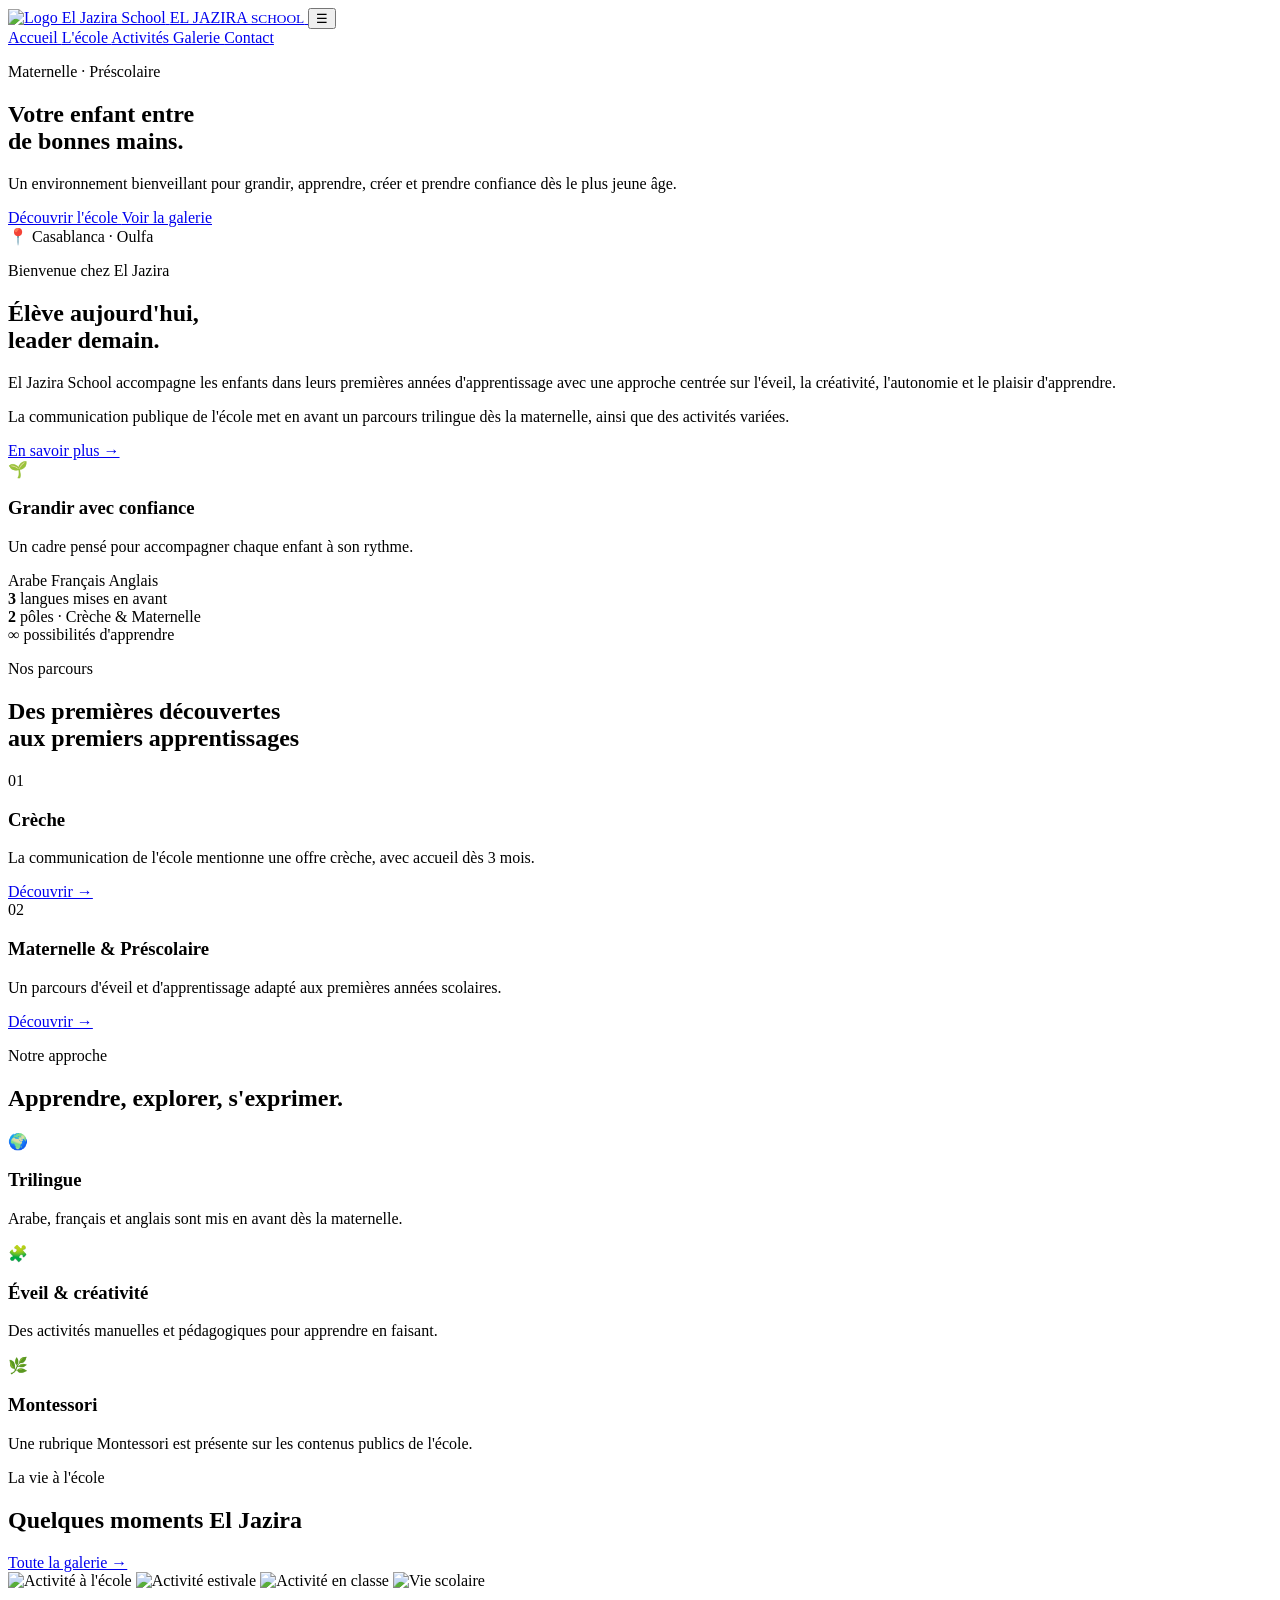
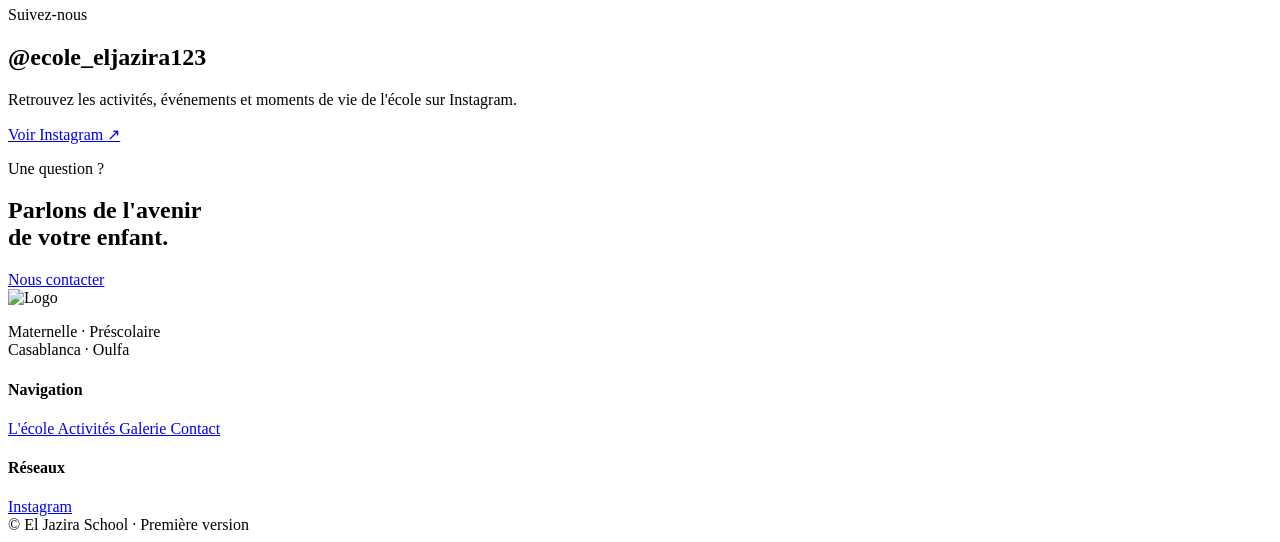
==== index.html @ 01c04487 "Add files via upload" ====
<!DOCTYPE html>
<html lang="fr">

<head>
    <meta charset="utf-8">

    <meta name="viewport" content="width=device-width, initial-scale=1">

    <meta
        name="description"
        content="El Jazira School — Maternelle et Préscolaire à Casablanca, Oulfa."
    >

    <title>El Jazira School | Maternelle & Préscolaire</title>

    <!-- CSS -->
    <link rel="stylesheet" href="css/style.css">
</head>


<body>

    <!-- =========================================================
         HEADER / MENU DE NAVIGATION
    ========================================================== -->

    <header class="site-header">

        <div class="container nav-wrap">

            <!-- LOGO -->
            <a class="brand" href="index.html">

                <img
                    src="images/logo.png"
                    alt="Logo El Jazira School"
                >

                <span>
                    EL JAZIRA
                    <small>SCHOOL</small>
                </span>

            </a>


            <!-- BOUTON MENU MOBILE -->
            <button
                class="menu-toggle"
                aria-label="Menu"
            >
                ☰
            </button>


            <!-- MENU -->
            <nav class="nav">

                <a
                    class="active"
                    href="index.html"
                >
                    Accueil
                </a>

                <a href="ecole.html">
                    L'école
                </a>

                <a href="activites.html">
                    Activités
                </a>

                <a href="galerie.html">
                    Galerie
                </a>

                <a
                    class="nav-cta"
                    href="contact.html"
                >
                    Contact
                </a>

            </nav>

        </div>

    </header>



    <!-- =========================================================
         CONTENU PRINCIPAL
    ========================================================== -->

    <main>


        <!-- =====================================================
             SECTION 1 — HERO / PREMIÈRE IMPRESSION
        ====================================================== -->

        <section class="hero">

            <div class="container hero-content">

                <!-- PETIT TITRE -->
                <p class="eyebrow">
                    Maternelle · Préscolaire
                </p>


                <!-- GRAND TITRE -->
                <h1>
                    Votre enfant entre
                    <br>

                    <span>
                        de bonnes mains.
                    </span>
                </h1>


                <!-- DESCRIPTION -->
                <p class="hero-text">
                    Un environnement bienveillant pour grandir,
                    apprendre, créer et prendre confiance dès le
                    plus jeune âge.
                </p>


                <!-- BOUTONS -->
                <div class="hero-actions">

                    <a
                        class="btn btn-primary"
                        href="ecole.html"
                    >
                        Découvrir l'école
                    </a>

                    <a
                        class="btn btn-light"
                        href="galerie.html"
                    >
                        Voir la galerie
                    </a>

                </div>


                <!-- LOCALISATION -->
                <div class="hero-note">
                    📍 Casablanca · Oulfa
                </div>

            </div>

        </section>



        <!-- =====================================================
             SECTION 2 — PRÉSENTATION DE L'ÉCOLE
        ====================================================== -->

        <section class="section intro">

            <div class="container two-col">


                <!-- TEXTE -->
                <div>

                    <p class="eyebrow">
                        Bienvenue chez El Jazira
                    </p>


                    <h2>
                        Élève aujourd'hui,
                        <br>

                        <span>
                            leader demain.
                        </span>
                    </h2>


                    <p>
                        El Jazira School accompagne les enfants
                        dans leurs premières années d'apprentissage
                        avec une approche centrée sur l'éveil,
                        la créativité, l'autonomie et le plaisir
                        d'apprendre.
                    </p>


                    <p>
                        La communication publique de l'école met
                        en avant un parcours trilingue dès la
                        maternelle, ainsi que des activités variées.
                    </p>


                    <!-- LIEN -->
                    <a
                        class="text-link"
                        href="ecole.html"
                    >
                        En savoir plus →
                    </a>

                </div>



                <!-- CARTE À DROITE -->
                <div class="feature-card">

                    <div class="feature-icon">
                        🌱
                    </div>


                    <h3>
                        Grandir avec confiance
                    </h3>


                    <p>
                        Un cadre pensé pour accompagner chaque
                        enfant à son rythme.
                    </p>


                    <!-- LANGUES -->
                    <div class="mini-pills">

                        <span>
                            Arabe
                        </span>

                        <span>
                            Français
                        </span>

                        <span>
                            Anglais
                        </span>

                    </div>

                </div>

            </div>

        </section>



        <!-- =====================================================
             SECTION 3 — STATISTIQUES / CHIFFRES
        ====================================================== -->

        <section class="stats">

            <div class="container stats-grid">


                <!-- STAT 1 -->
                <div>

                    <strong>
                        3
                    </strong>

                    <span>
                        langues mises en avant
                    </span>

                </div>


                <!-- STAT 2 -->
                <div>

                    <strong>
                        2
                    </strong>

                    <span>
                        pôles · Crèche & Maternelle
                    </span>

                </div>


                <!-- STAT 3 -->
                <div>

                    <strong>
                        ∞
                    </strong>

                    <span>
                        possibilités d'apprendre
                    </span>

                </div>

            </div>

        </section>



        <!-- =====================================================
             SECTION 4 — NOS PARCOURS
        ====================================================== -->

        <section class="section">

            <div class="container">


                <!-- TITRE DE SECTION -->
                <div class="section-heading">

                    <p class="eyebrow">
                        Nos parcours
                    </p>

                    <h2>
                        Des premières découvertes
                        <br>
                        aux premiers apprentissages
                    </h2>

                </div>



                <!-- CARTES -->
                <div class="cards-2">


                    <!-- CARTE 1 — CRÈCHE -->
                    <article class="info-card">

                        <div class="card-number">
                            01
                        </div>

                        <h3>
                            Crèche
                        </h3>

                        <p>
                            La communication de l'école mentionne
                            une offre crèche, avec accueil dès 3 mois.
                        </p>

                        <a href="ecole.html">
                            Découvrir →
                        </a>

                    </article>



                    <!-- CARTE 2 — MATERNELLE -->
                    <article class="info-card featured">

                        <div class="card-number">
                            02
                        </div>

                        <h3>
                            Maternelle & Préscolaire
                        </h3>

                        <p>
                            Un parcours d'éveil et d'apprentissage
                            adapté aux premières années scolaires.
                        </p>

                        <a href="ecole.html">
                            Découvrir →
                        </a>

                    </article>

                </div>

            </div>

        </section>



        <!-- =====================================================
             SECTION 5 — NOTRE APPROCHE
        ====================================================== -->

        <section class="section approach">

            <div class="container">


                <!-- TITRE -->
                <div class="section-heading center">

                    <p class="eyebrow">
                        Notre approche
                    </p>

                    <h2>
                        Apprendre, explorer, s'exprimer.
                    </h2>

                </div>



                <!-- 3 CARTES -->
                <div class="cards-3">


                    <!-- TRILINGUE -->
                    <article class="simple-card">

                        <span>
                            🌍
                        </span>

                        <h3>
                            Trilingue
                        </h3>

                        <p>
                            Arabe, français et anglais sont mis en
                            avant dès la maternelle.
                        </p>

                    </article>



                    <!-- CRÉATIVITÉ -->
                    <article class="simple-card">

                        <span>
                            🧩
                        </span>

                        <h3>
                            Éveil & créativité
                        </h3>

                        <p>
                            Des activités manuelles et pédagogiques
                            pour apprendre en faisant.
                        </p>

                    </article>



                    <!-- MONTESSORI -->
                    <article class="simple-card">

                        <span>
                            🌿
                        </span>

                        <h3>
                            Montessori
                        </h3>

                        <p>
                            Une rubrique Montessori est présente
                            sur les contenus publics de l'école.
                        </p>

                    </article>

                </div>

            </div>

        </section>



        <!-- =====================================================
             SECTION 6 — GALERIE / VIE À L'ÉCOLE
        ====================================================== -->

        <section class="section">

            <div class="container">


                <!-- TITRE + LIEN -->
                <div class="section-heading row-heading">

                    <div>

                        <p class="eyebrow">
                            La vie à l'école
                        </p>

                        <h2>
                            Quelques moments El Jazira
                        </h2>

                    </div>


                    <a
                        class="text-link"
                        href="galerie.html"
                    >
                        Toute la galerie →
                    </a>

                </div>



                <!-- GALERIE -->
                <div class="gallery-grid">


                    <!-- PHOTO 1 -->
                    <img
                        src="images/galerie/photo1.jpg"
                        alt="Activité à l'école"
                    >


                    <!-- PHOTO 2 -->
                    <img
                        src="images/galerie/photo2.jpg"
                        alt="Activité estivale"
                    >


                    <!-- PHOTO 3 -->
                    <img
                        src="images/galerie/photo8.jpg"
                        alt="Activité en classe"
                    >


                    <!-- PHOTO 4 -->
                    <img
                        src="images/galerie/photo6.jpg"
                        alt="Vie scolaire"
                    >

                </div>

            </div>

        </section>



        <!-- =====================================================
             SECTION 7 — INSTAGRAM
        ====================================================== -->

        <section class="section">

            <div class="container insta-box">


                <!-- TEXTE -->
                <div>

                    <p class="eyebrow">
                        Suivez-nous
                    </p>

                    <h2>
                        @ecole_eljazira123
                    </h2>

                    <p>
                        Retrouvez les activités, événements et
                        moments de vie de l'école sur Instagram.
                    </p>

                </div>


                <!-- BOUTON INSTAGRAM -->
                <a
                    class="btn btn-dark"
                    href="https://www.instagram.com/ecole_eljazira123/"
                    target="_blank"
                    rel="noopener"
                >
                    Voir Instagram ↗
                </a>

            </div>

        </section>



        <!-- =====================================================
             SECTION 8 — CALL TO ACTION / CONTACT
        ====================================================== -->

        <section class="contact-banner">

            <div class="container banner-content">


                <!-- TEXTE -->
                <div>

                    <p class="eyebrow light">
                        Une question ?
                    </p>

                    <h2>
                        Parlons de l'avenir
                        <br>
                        de votre enfant.
                    </h2>

                </div>


                <!-- BOUTON -->
                <a
                    class="btn btn-light"
                    href="contact.html"
                >
                    Nous contacter
                </a>

            </div>

        </section>

    </main>



    <!-- =========================================================
         FOOTER
    ========================================================== -->

    <footer class="footer">

        <div class="container footer-grid">


            <!-- COLONNE 1 — IDENTITÉ -->
            <div>

                <img
                    src="images/logo.png"
                    alt="Logo"
                    class="footer-logo"
                >

                <p>
                    Maternelle · Préscolaire
                    <br>
                    Casablanca · Oulfa
                </p>

            </div>



            <!-- COLONNE 2 — NAVIGATION -->
            <div>

                <h4>
                    Navigation
                </h4>

                <a href="ecole.html">
                    L'école
                </a>

                <a href="activites.html">
                    Activités
                </a>

                <a href="galerie.html">
                    Galerie
                </a>

                <a href="contact.html">
                    Contact
                </a>

            </div>




            <!-- COLONNE 4 — RÉSEAUX SOCIAUX -->
            <div>

                <h4>
                    Réseaux
                </h4>

                <a
                    href="https://www.instagram.com/ecole_eljazira123/"
                    target="_blank"
                >
                    Instagram
                </a>

            </div>

        </div>



        <!-- COPYRIGHT -->
        <div class="container copyright">

            © <span id="year"></span>
            El Jazira School · Première version

        </div>

    </footer>



    <!-- =========================================================
         JAVASCRIPT
    ========================================================== -->

    <script src="js/script.js"></script>

</body>

</html>
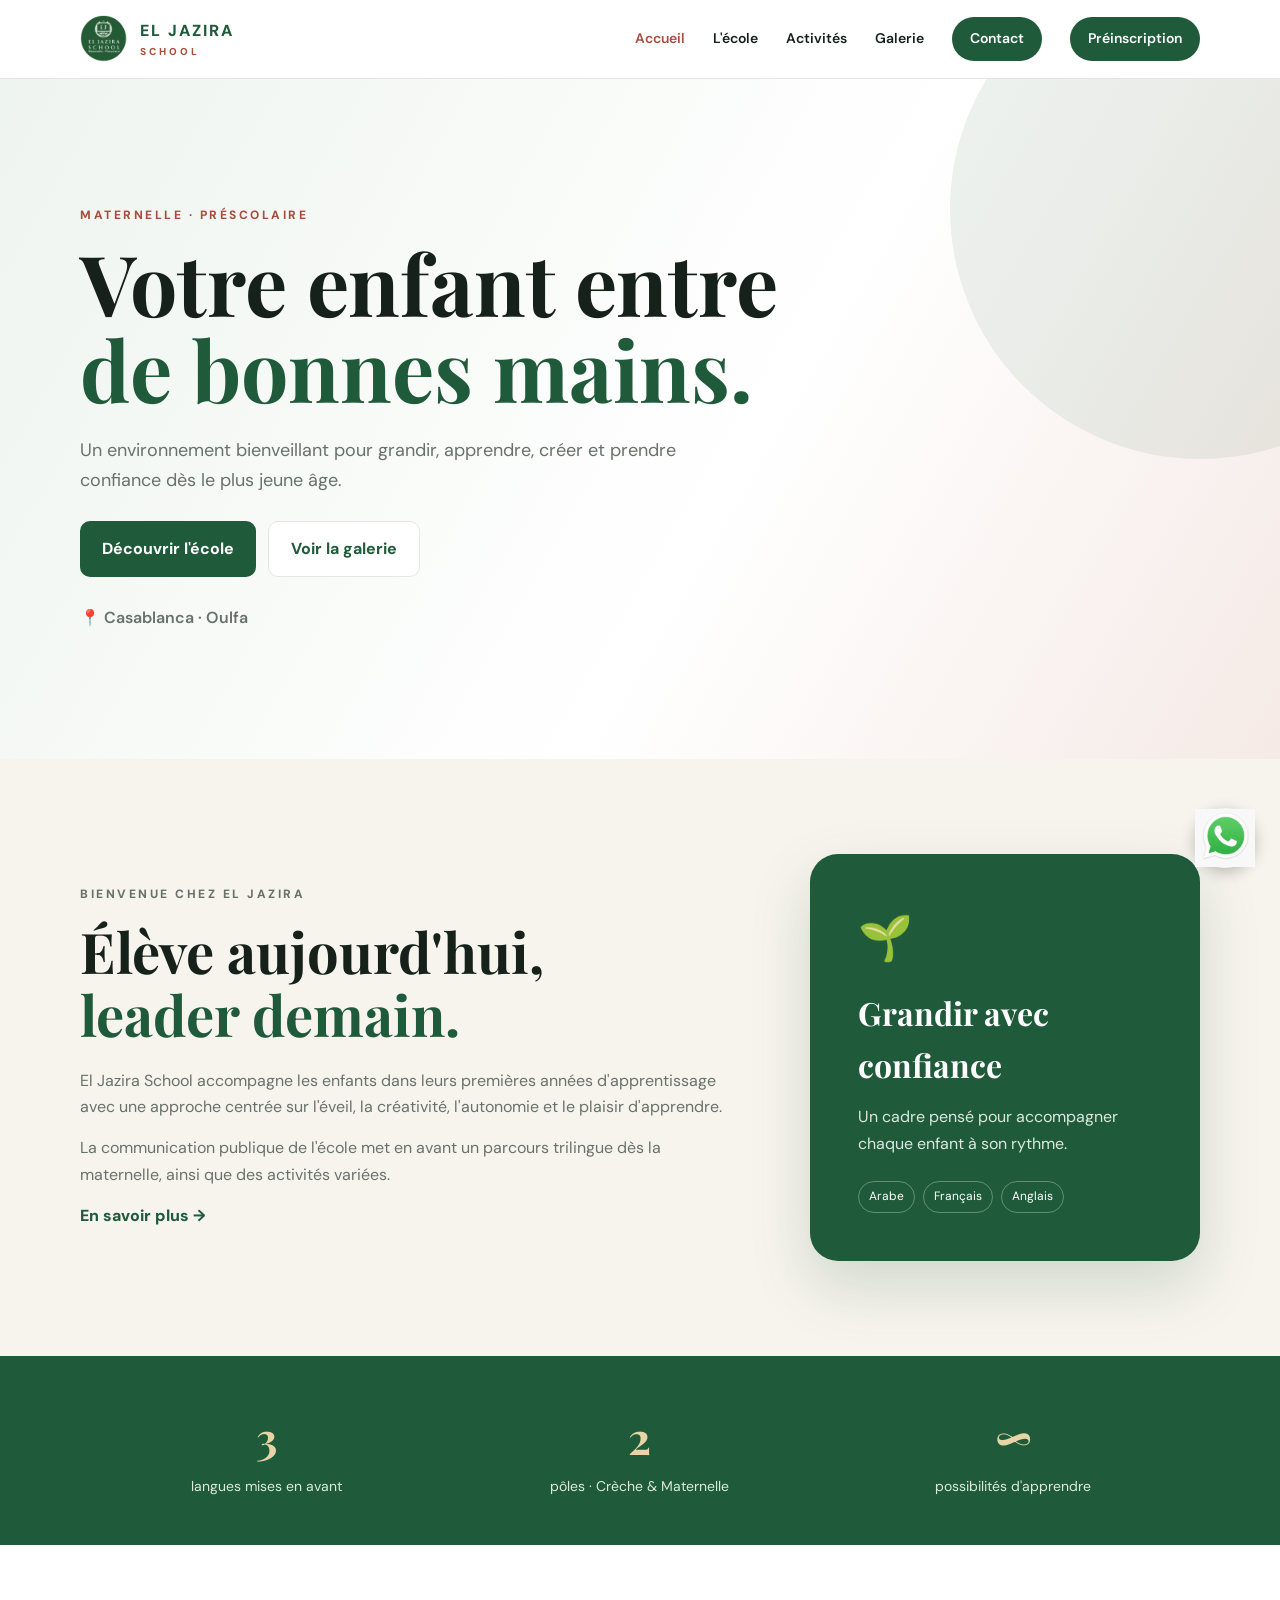
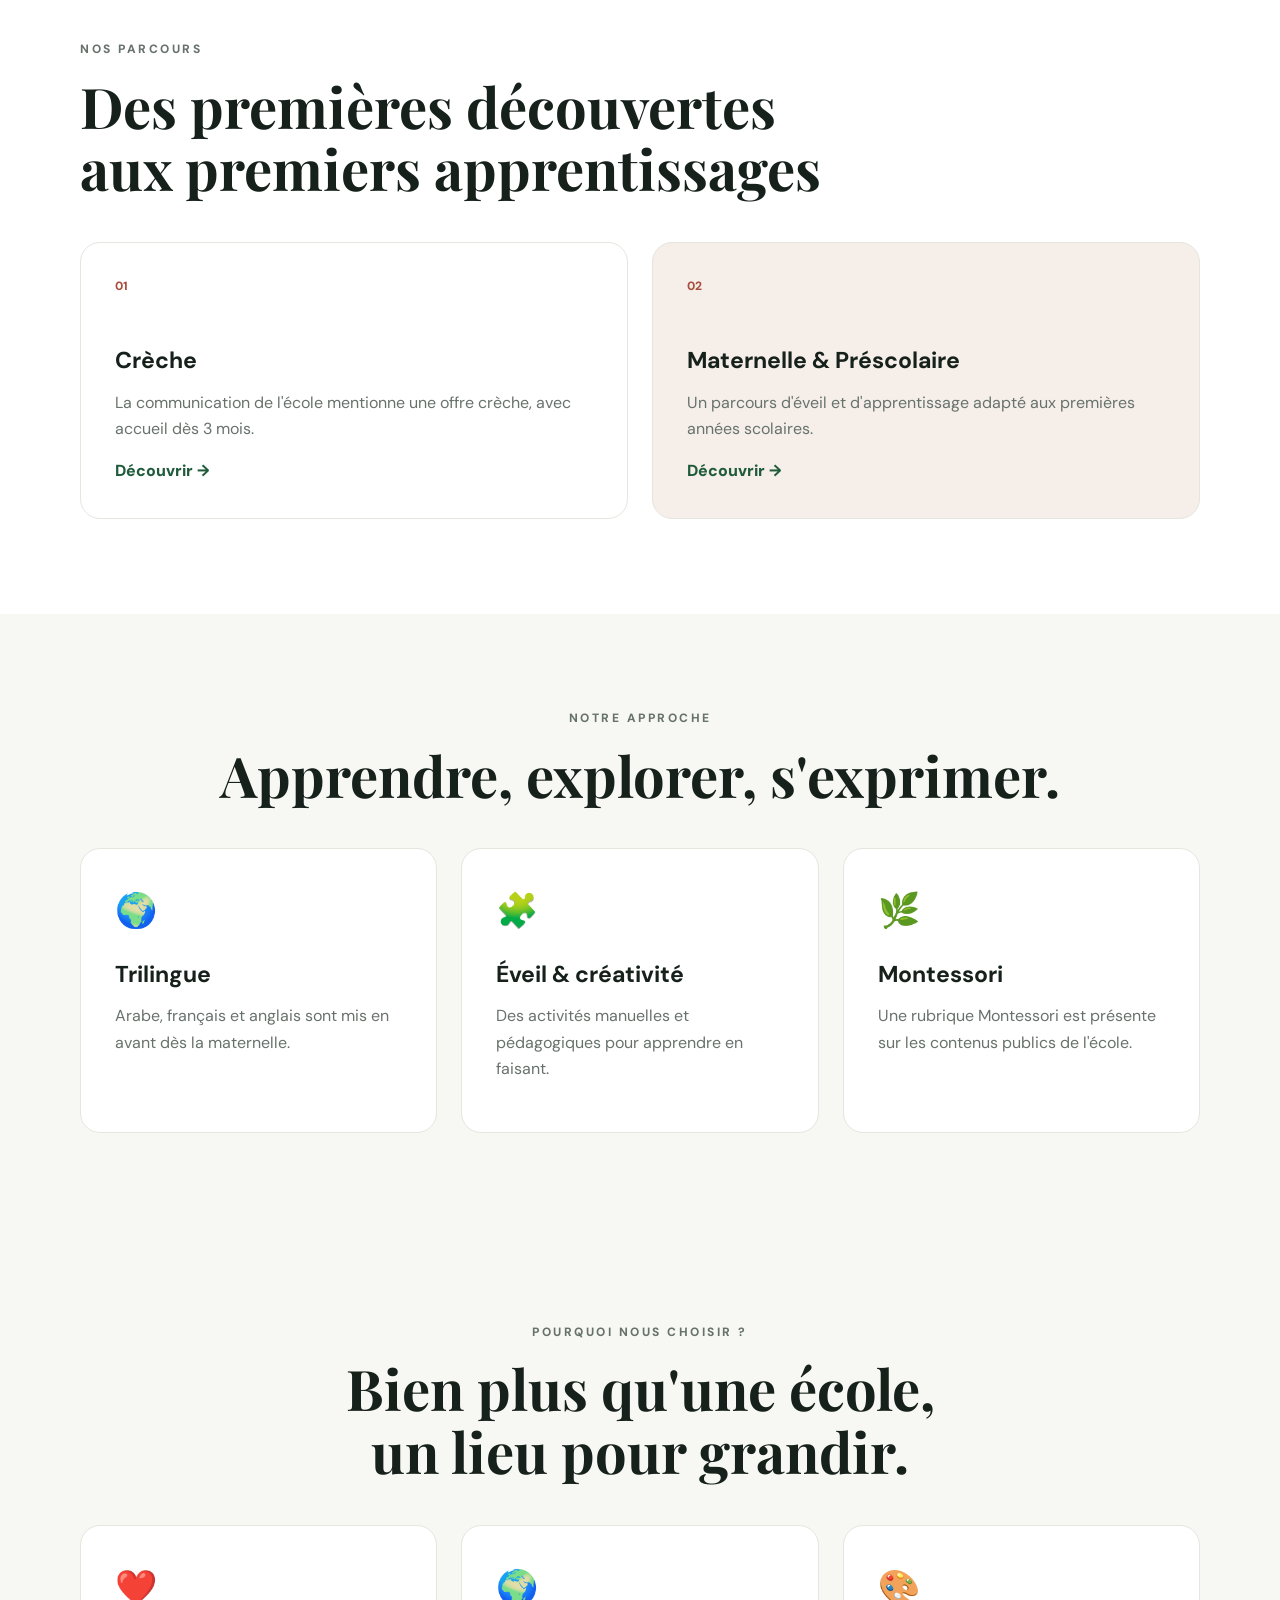
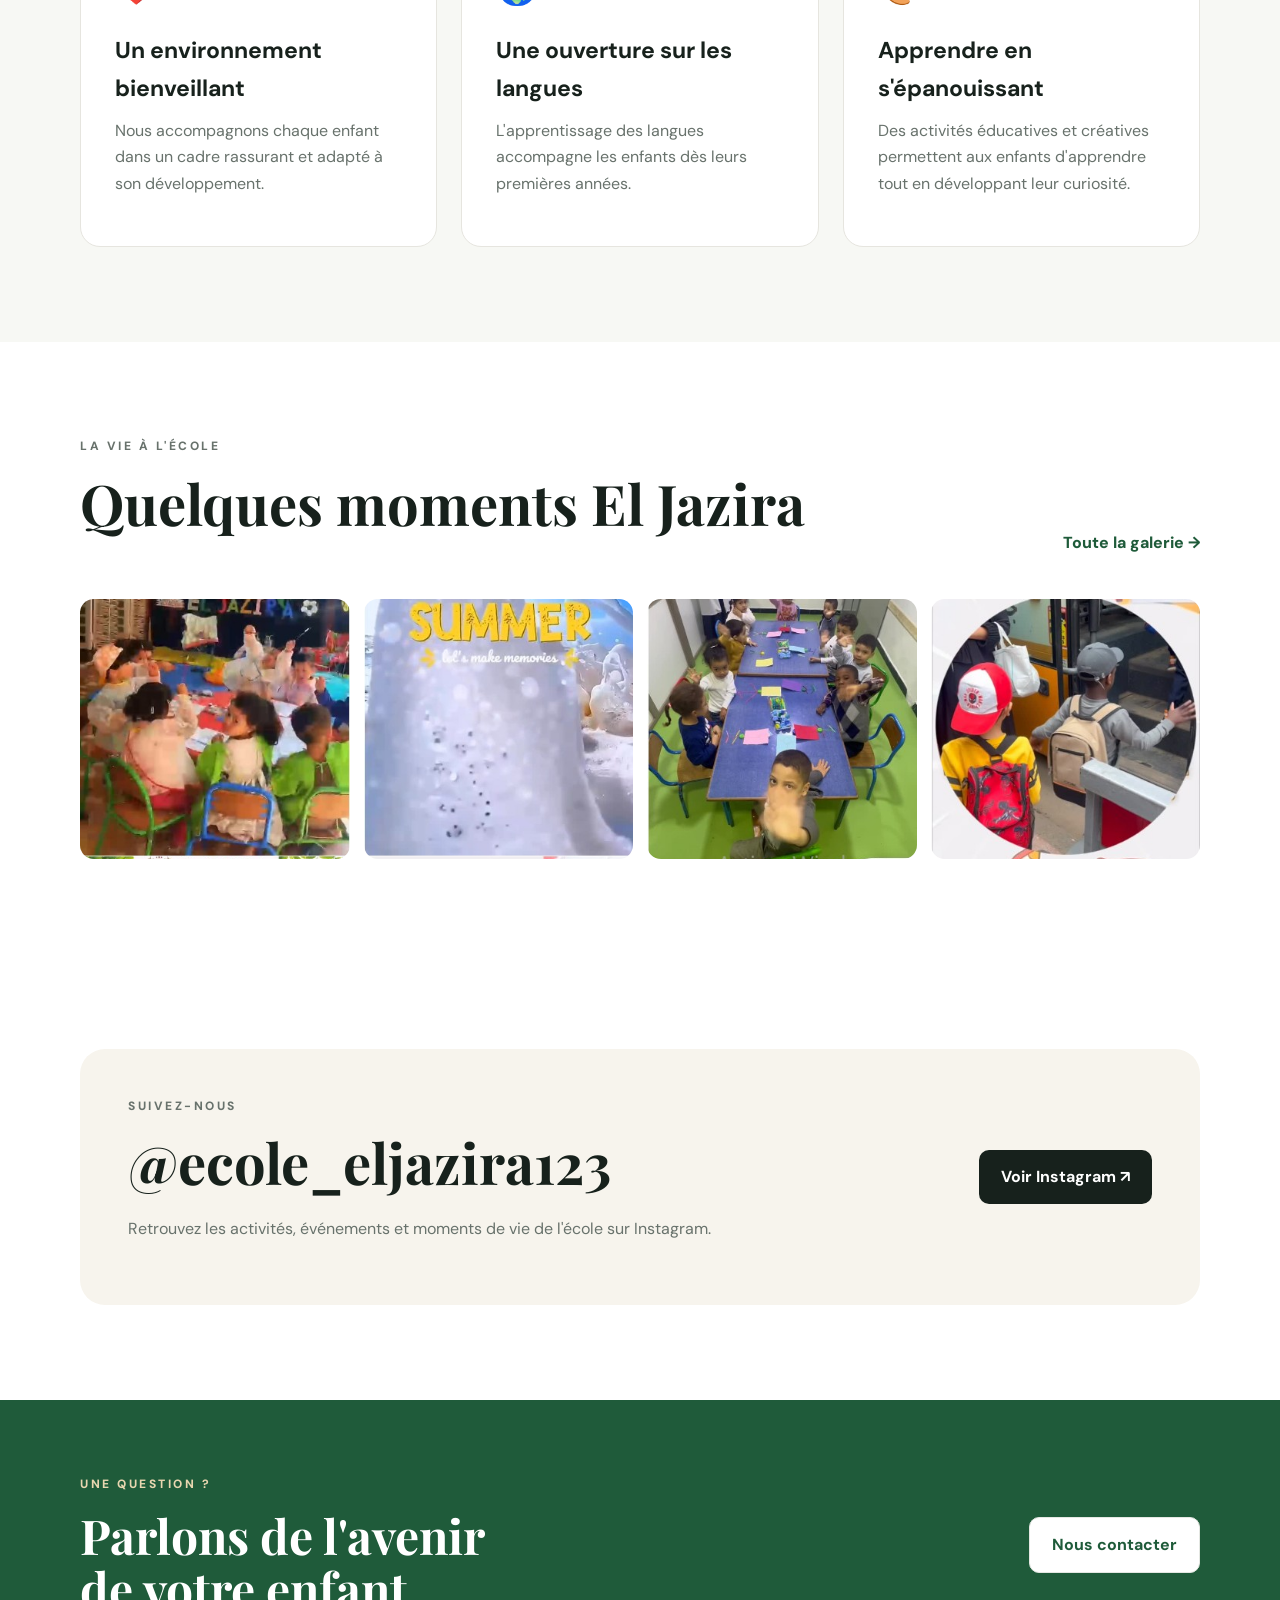
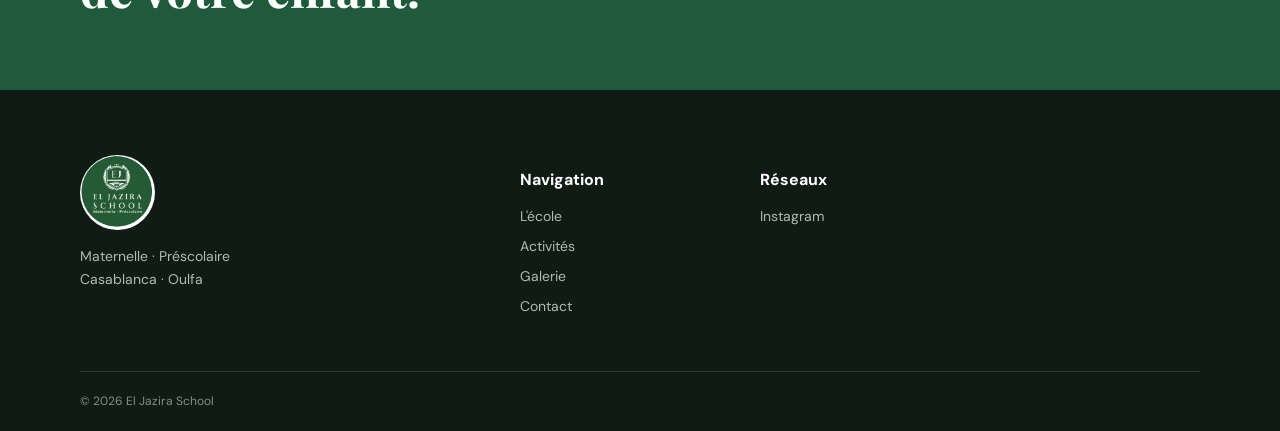
==== commit 6fe3324a: "ajout de nouvelles modifs like page d'inscription" ====
--- a/index.html
+++ b/index.html
@@ -82,6 +82,10 @@
                     Contact
                 </a>
 
+                <a class="nav-cta" href="inscription.html">
+    Préinscription
+</a>
+
             </nav>
 
         </div>
@@ -491,6 +495,80 @@
             </div>
 
         </section>
+
+        <section class="section soft">
+
+    <div class="container">
+
+        <div class="section-heading center">
+
+            <p class="eyebrow">
+                Pourquoi nous choisir ?
+            </p>
+
+            <h2>
+                Bien plus qu'une école,
+                <br>
+                un lieu pour grandir.
+            </h2>
+
+        </div>
+
+
+        <div class="cards-3">
+
+            <article class="simple-card">
+
+                <span>❤️</span>
+
+                <h3>
+                    Un environnement bienveillant
+                </h3>
+
+                <p>
+                    Nous accompagnons chaque enfant dans un cadre
+                    rassurant et adapté à son développement.
+                </p>
+
+            </article>
+
+
+            <article class="simple-card">
+
+                <span>🌍</span>
+
+                <h3>
+                    Une ouverture sur les langues
+                </h3>
+
+                <p>
+                    L'apprentissage des langues accompagne les enfants
+                    dès leurs premières années.
+                </p>
+
+            </article>
+
+
+            <article class="simple-card">
+
+                <span>🎨</span>
+
+                <h3>
+                    Apprendre en s'épanouissant
+                </h3>
+
+                <p>
+                    Des activités éducatives et créatives permettent
+                    aux enfants d'apprendre tout en développant leur curiosité.
+                </p>
+
+            </article>
+
+        </div>
+
+    </div>
+
+</section>
 
 
 
@@ -723,6 +801,17 @@
                 >
                     Instagram
                 </a>
+   <a
+    href="https://wa.me/212663092723"
+    class="whatsapp-button"
+    target="_blank"
+    aria-label="Nous contacter sur WhatsApp"
+>
+    <img
+        src="images/whatssap.png"
+        alt="WhatsApp"
+    >
+</a>
 
             </div>
 
@@ -734,7 +823,7 @@
         <div class="container copyright">
 
             © <span id="year"></span>
-            El Jazira School · Première version
+            El Jazira School
 
         </div>
 
--- a/css/style.css
+++ b/css/style.css
@@ -0,0 +1,37 @@
+@import url('https://fonts.googleapis.com/css2?family=DM+Sans:wght@400;500;600;700&family=Playfair+Display:wght@600;700&display=swap');
+:root{--green:#1f5b3a;--red:#a94d3d;--gold:#c6a25a;--cream:#f7f4ed;--ink:#17211c;--muted:#68726c;--line:#e6e5df}*{box-sizing:border-box;margin:0;padding:0}html{scroll-behavior:smooth}body{font-family:'DM Sans',Arial,sans-serif;color:var(--ink);line-height:1.65}a{text-decoration:none;color:inherit}.container{width:min(1120px,92%);margin:auto}.site-header{position:sticky;top:0;z-index:50;background:rgba(255,255,255,.96);backdrop-filter:blur(12px);border-bottom:1px solid var(--line)}.nav-wrap{height:78px;display:flex;align-items:center;justify-content:space-between}.brand{display:flex;align-items:center;gap:12px;color:var(--green);font-weight:800;letter-spacing:2px}.brand img{width:48px;height:48px;object-fit:cover;border-radius:50%}.brand small{display:block;font-size:10px;letter-spacing:3px;color:var(--red)}.nav{display:flex;gap:28px;align-items:center;font-size:14px;font-weight:600}.nav a:hover,.nav .active{color:var(--red)}.nav-cta{background:var(--green);color:#fff!important;padding:10px 18px;border-radius:30px}.menu-toggle{display:none;border:0;background:none;font-size:28px;color:var(--green)}.hero{min-height:680px;display:flex;align-items:center;background:linear-gradient(120deg,#eef4ef,#fff 58%,#f5eae6);position:relative;overflow:hidden}.hero:after{content:"";position:absolute;width:500px;height:500px;border-radius:50%;right:-170px;top:-120px;background:rgba(31,91,58,.08)}.hero-content{padding:100px 0;position:relative;z-index:2}.eyebrow{color:var(--red);font-size:12px;font-weight:800;text-transform:uppercase;letter-spacing:2.5px;margin-bottom:14px}.light{color:#e8d6b0}.hero h1,.page-hero h1{font-family:'Playfair Display',serif;font-size:clamp(46px,7vw,84px);line-height:1.02}.hero h1 span,.page-hero h1 span,h2 span{color:var(--green)}.hero-text{font-size:18px;color:var(--muted);max-width:650px;margin:25px 0}.hero-actions{display:flex;gap:12px;flex-wrap:wrap}.btn{display:inline-flex;align-items:center;justify-content:center;padding:14px 22px;border-radius:10px;font-weight:700}.btn-primary{background:var(--green);color:#fff}.btn-light{background:#fff;color:var(--green);border:1px solid #e4e7e2}.btn-dark{background:var(--ink);color:#fff}.hero-note{margin-top:28px;color:var(--muted);font-weight:600}.section{padding:95px 0}.intro{background:var(--cream)}.two-col{display:grid;grid-template-columns:1.25fr .75fr;gap:80px;align-items:center}.section h2{font-family:'Playfair Display',serif;font-size:clamp(34px,5vw,56px);line-height:1.12;margin-bottom:22px}.section p{color:var(--muted);margin-bottom:15px}.text-link{color:var(--green);font-weight:800}.feature-card{background:var(--green);color:#fff;border-radius:28px;padding:48px;box-shadow:0 25px 60px rgba(31,91,58,.18)}.feature-card p{color:#dbe9df}.feature-card h3{font-family:'Playfair Display',serif;font-size:32px;margin:12px 0}.feature-icon{font-size:44px}.mini-pills{display:flex;gap:8px;flex-wrap:wrap;margin-top:24px}.mini-pills span{border:1px solid rgba(255,255,255,.3);padding:5px 10px;border-radius:20px;font-size:12px}.stats{background:var(--green);color:#fff;padding:45px 0}.stats-grid{display:grid;grid-template-columns:repeat(3,1fr);text-align:center}.stats strong{display:block;font-family:'Playfair Display',serif;font-size:44px;color:#e7d4a7}.stats span{font-size:14px;color:#dbe9df}.section-heading{margin-bottom:42px}.section-heading.center{text-align:center}.row-heading{display:flex;justify-content:space-between;align-items:end}.cards-2{display:grid;grid-template-columns:1fr 1fr;gap:24px}.cards-3{display:grid;grid-template-columns:repeat(3,1fr);gap:24px}.info-card,.simple-card{padding:34px;border:1px solid var(--line);border-radius:20px;background:#fff}.info-card.featured{background:#f5eee9}.card-number{font-size:12px;color:var(--red);font-weight:800;margin-bottom:45px}.info-card h3,.simple-card h3{font-size:23px;margin-bottom:10px}.info-card a{color:var(--green);font-weight:800}.approach,.soft{background:#f7f8f4}.simple-card span{font-size:34px}.simple-card h3{margin-top:16px}.gallery-grid{display:grid;grid-template-columns:repeat(4,1fr);gap:14px}.gallery-grid img{width:100%;height:260px;object-fit:cover;border-radius:14px}.insta-box{background:var(--cream);border-radius:25px;padding:48px;display:flex;justify-content:space-between;align-items:center;gap:30px}.contact-banner{background:var(--green);color:#fff;padding:75px 0}.banner-content{display:flex;justify-content:space-between;align-items:center;gap:30px}.banner-content h2{font-family:'Playfair Display',serif;font-size:48px;line-height:1.1}.footer{background:#111b16;color:#dce4df;padding:65px 0 20px}.footer-grid{display:grid;grid-template-columns:2fr 1fr 1fr 1fr;gap:40px}.footer-logo{width:75px;height:75px;border-radius:50%}.footer h4{color:#fff;margin:12px 0}.footer a,.footer p{display:block;color:#aebbb3;margin:7px 0;font-size:14px}.copyright{border-top:1px solid #2b3932;margin-top:45px;padding-top:20px;font-size:12px;color:#829087}.page-hero{padding:130px 0 110px;background:linear-gradient(120deg,#f4f7f2,#fff,#f8eeea)}.page-hero p:not(.eyebrow){max-width:600px;color:var(--muted);font-size:18px;margin-top:20px}.quote-card{background:var(--green);color:#fff;padding:55px;border-radius:28px}.quote-mark{font-family:Georgia,serif;font-size:90px;line-height:.6;color:#d7c38e}.quote-card p{font-family:'Playfair Display',serif;font-size:30px;color:#fff}.timeline{display:grid;grid-template-columns:repeat(3,1fr);gap:20px}.timeline>div{border-left:3px solid var(--green);padding:5px 0 5px 25px}.timeline span{color:var(--red);font-weight:800}.timeline h3{margin:8px 0}.activity-card{overflow:hidden;border:1px solid var(--line);border-radius:20px;background:#fff}.activity-card img{width:100%;height:230px;object-fit:cover}.activity-card div{padding:24px}.activity-card h3{display:inline-block;margin-left:8px}.gallery-full{display:grid;grid-template-columns:repeat(3,1fr);gap:18px}.gallery-full img{width:100%;height:330px;object-fit:cover;border-radius:18px}.contact-grid{display:grid;grid-template-columns:1fr 1fr;gap:70px}.contact-info h2{font-family:'Playfair Display',serif;font-size:46px;margin-bottom:35px}.contact-row{display:flex;gap:15px;margin:25px 0}.contact-row>span{font-size:24px}.contact-form{background:var(--cream);padding:35px;border-radius:24px}.contact-form h3{font-family:'Playfair Display',serif;font-size:30px}.contact-form label{display:block;font-size:13px;font-weight:700;margin:15px 0}.contact-form input,.contact-form textarea{display:block;width:100%;margin-top:7px;border:1px solid #ddd8cc;border-radius:10px;padding:13px;font:inherit}.contact-form button{border:0;margin-top:10px}@media(max-width:800px){.nav{display:none;position:absolute;top:78px;left:0;right:0;background:#fff;padding:20px;flex-direction:column;border-bottom:1px solid var(--line)}.nav.open{display:flex}.menu-toggle{display:block}.two-col,.contact-grid{grid-template-columns:1fr;gap:40px}.cards-2,.cards-3,.timeline,.gallery-full{grid-template-columns:1fr}.gallery-grid{grid-template-columns:1fr 1fr}.stats-grid{grid-template-columns:1fr;gap:25px}.footer-grid{grid-template-columns:1fr 1fr}.insta-box,.banner-content,.row-heading{flex-direction:column;align-items:flex-start}.section{padding:75px 0}}@media(max-width:500px){.gallery-grid{grid-template-columns:1fr}.gallery-grid img{height:240px}.footer-grid{grid-template-columns:1fr}.hero h1,.page-hero h1{font-size:48px}}
+.whatsapp-button {
+    position: fixed;
+    right: 25px;
+    bottom: 25px;
+
+    width: 60px;
+    height: 60px;
+
+    display: flex;
+    align-items: center;
+    justify-content: center;
+
+    border-radius: 50%;
+
+    text-decoration: none;
+
+    box-shadow: 0 4px 15px rgba(0, 0, 0, 0.25);
+
+    z-index: 1000;
+
+    transition: transform 0.3s ease;
+}
+
+.whatsapp-button img {
+    width: 100%;
+    height: 100%;
+
+    object-fit: contain;
+
+    display: block;
+}
+
+.whatsapp-button:hover {
+    transform: scale(1.1);
+}
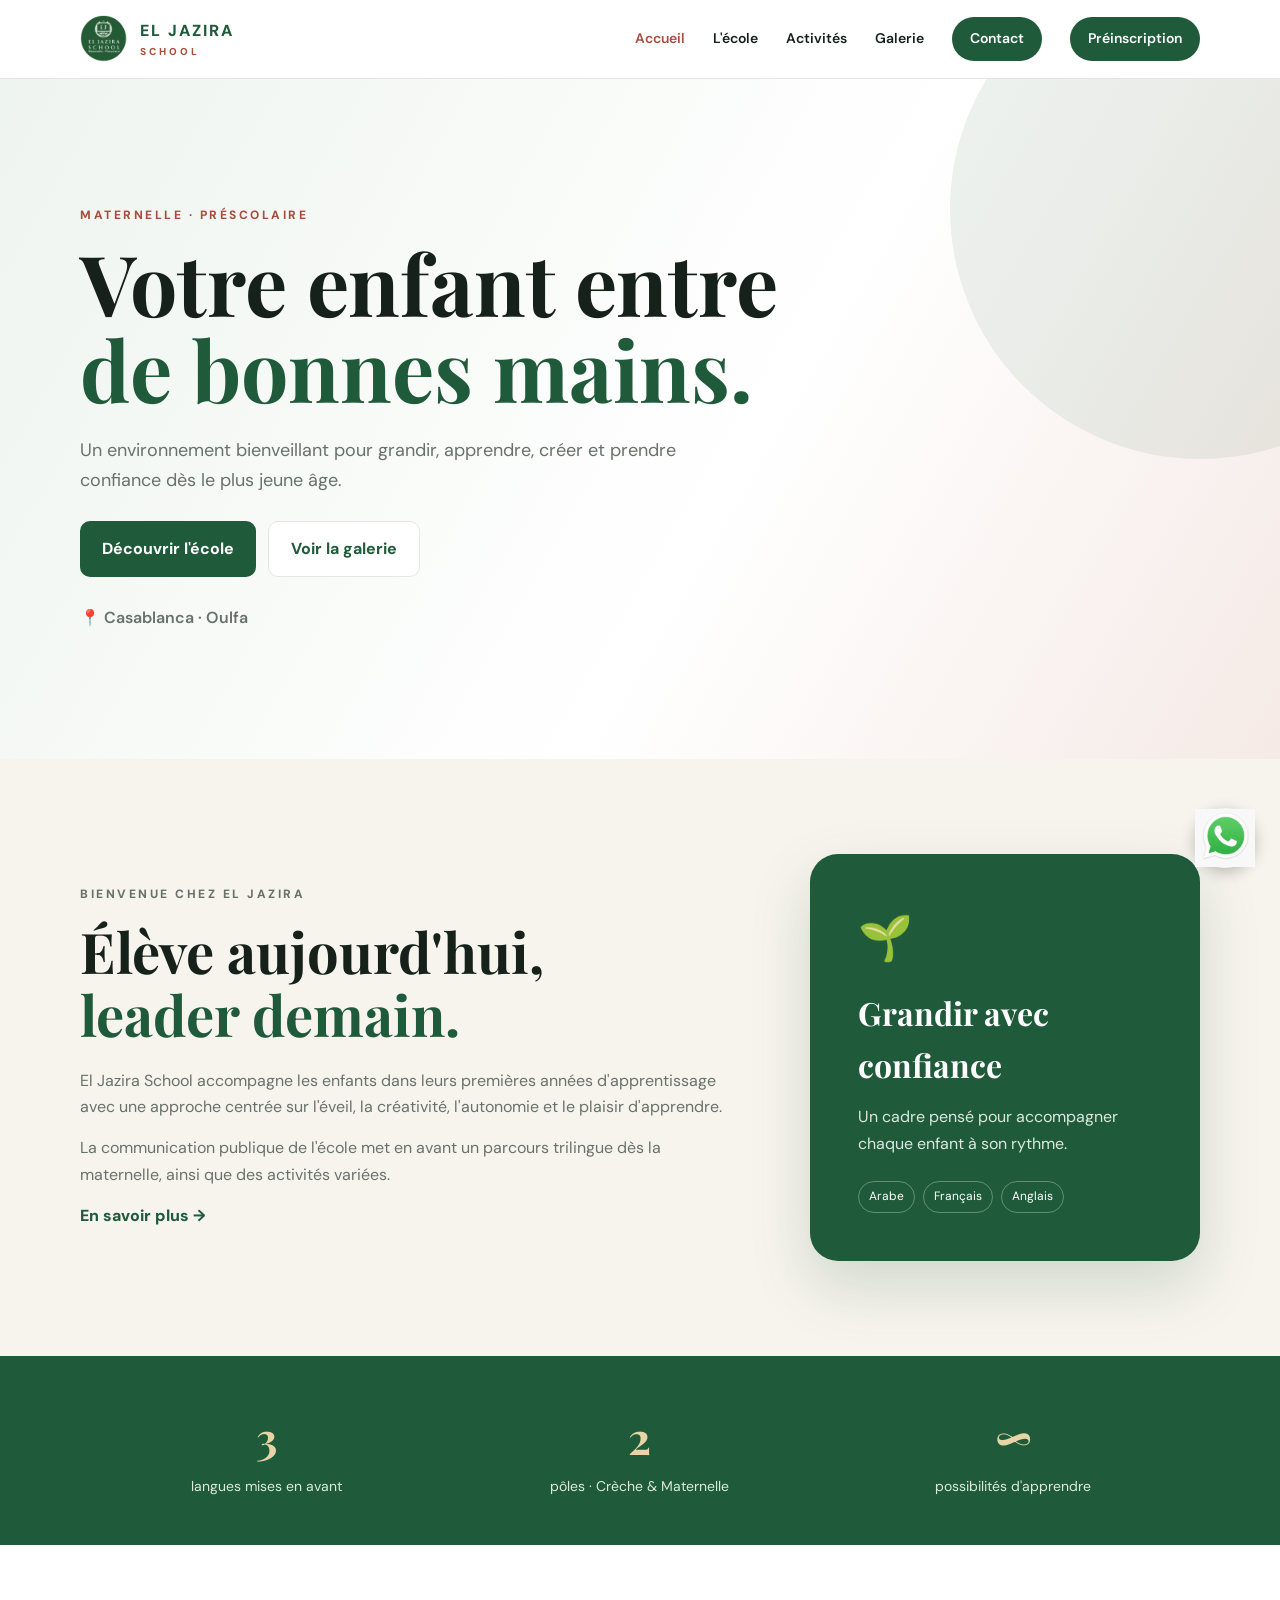
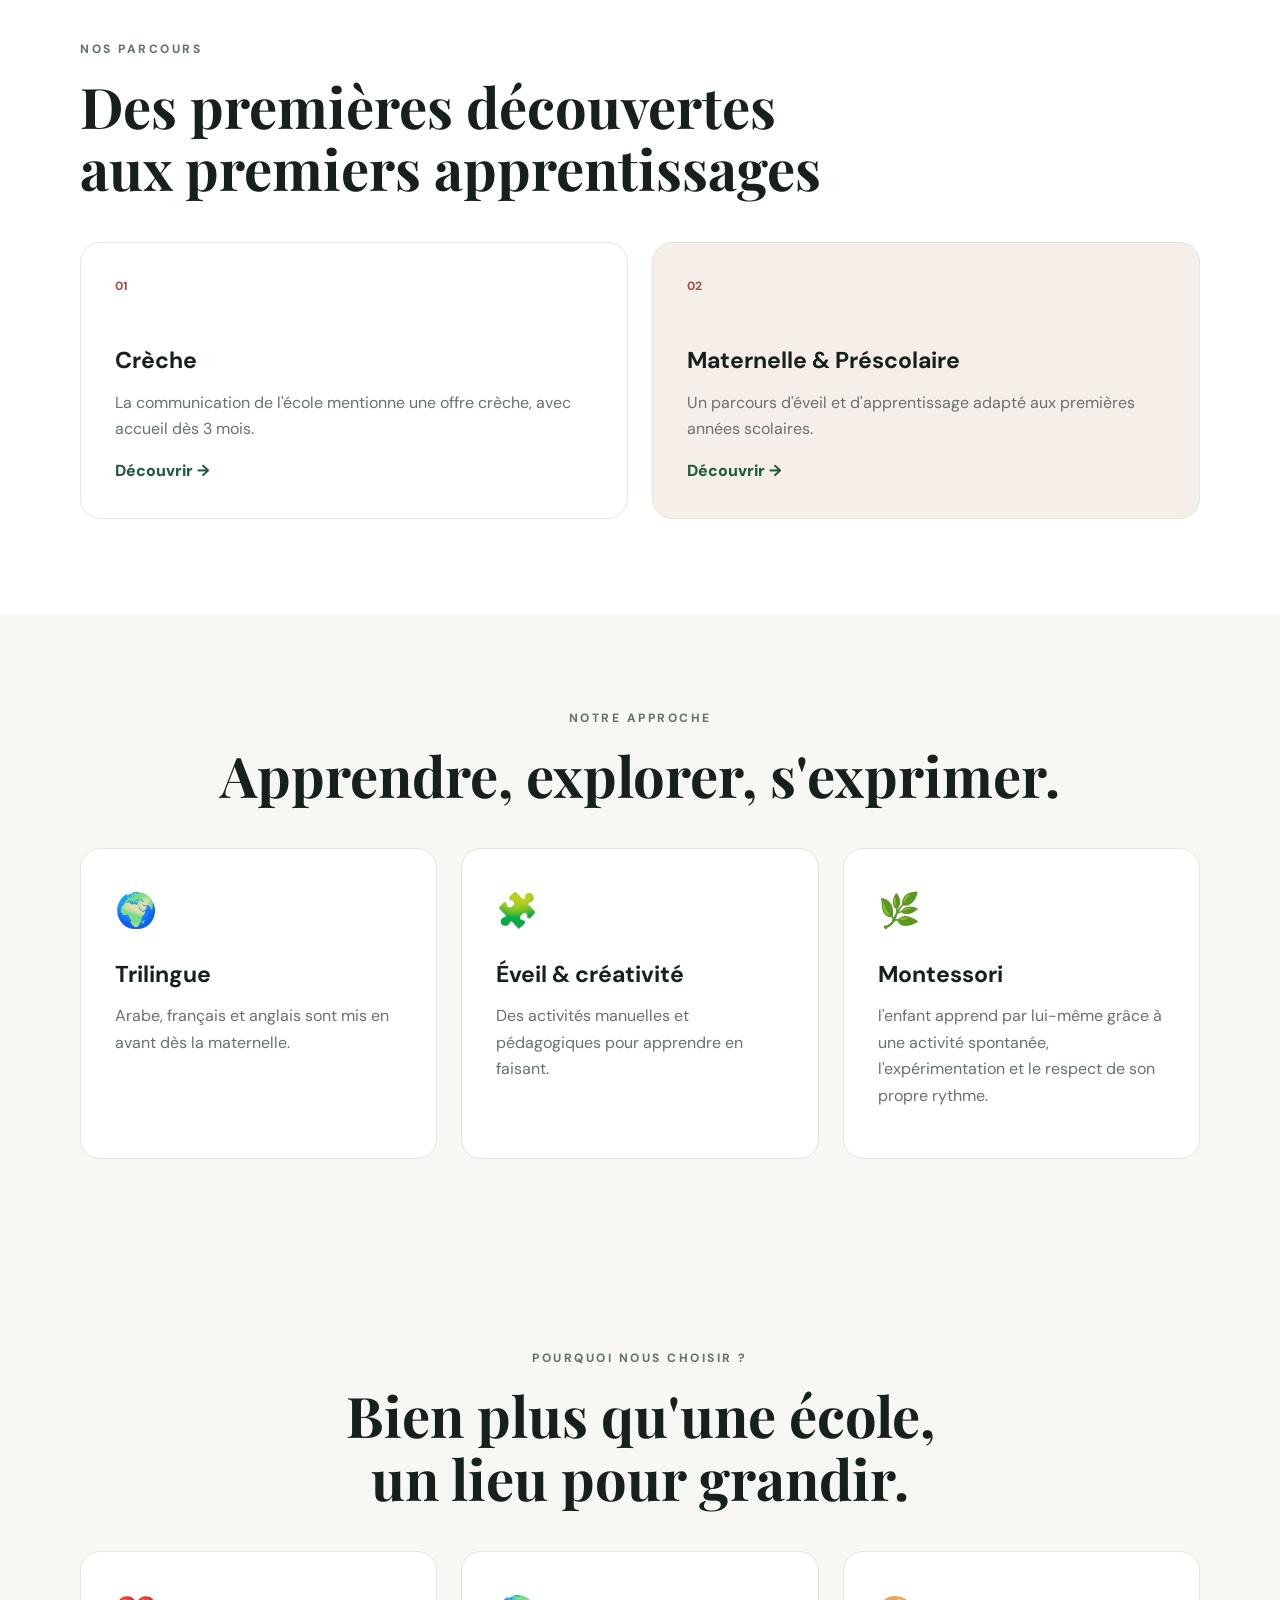
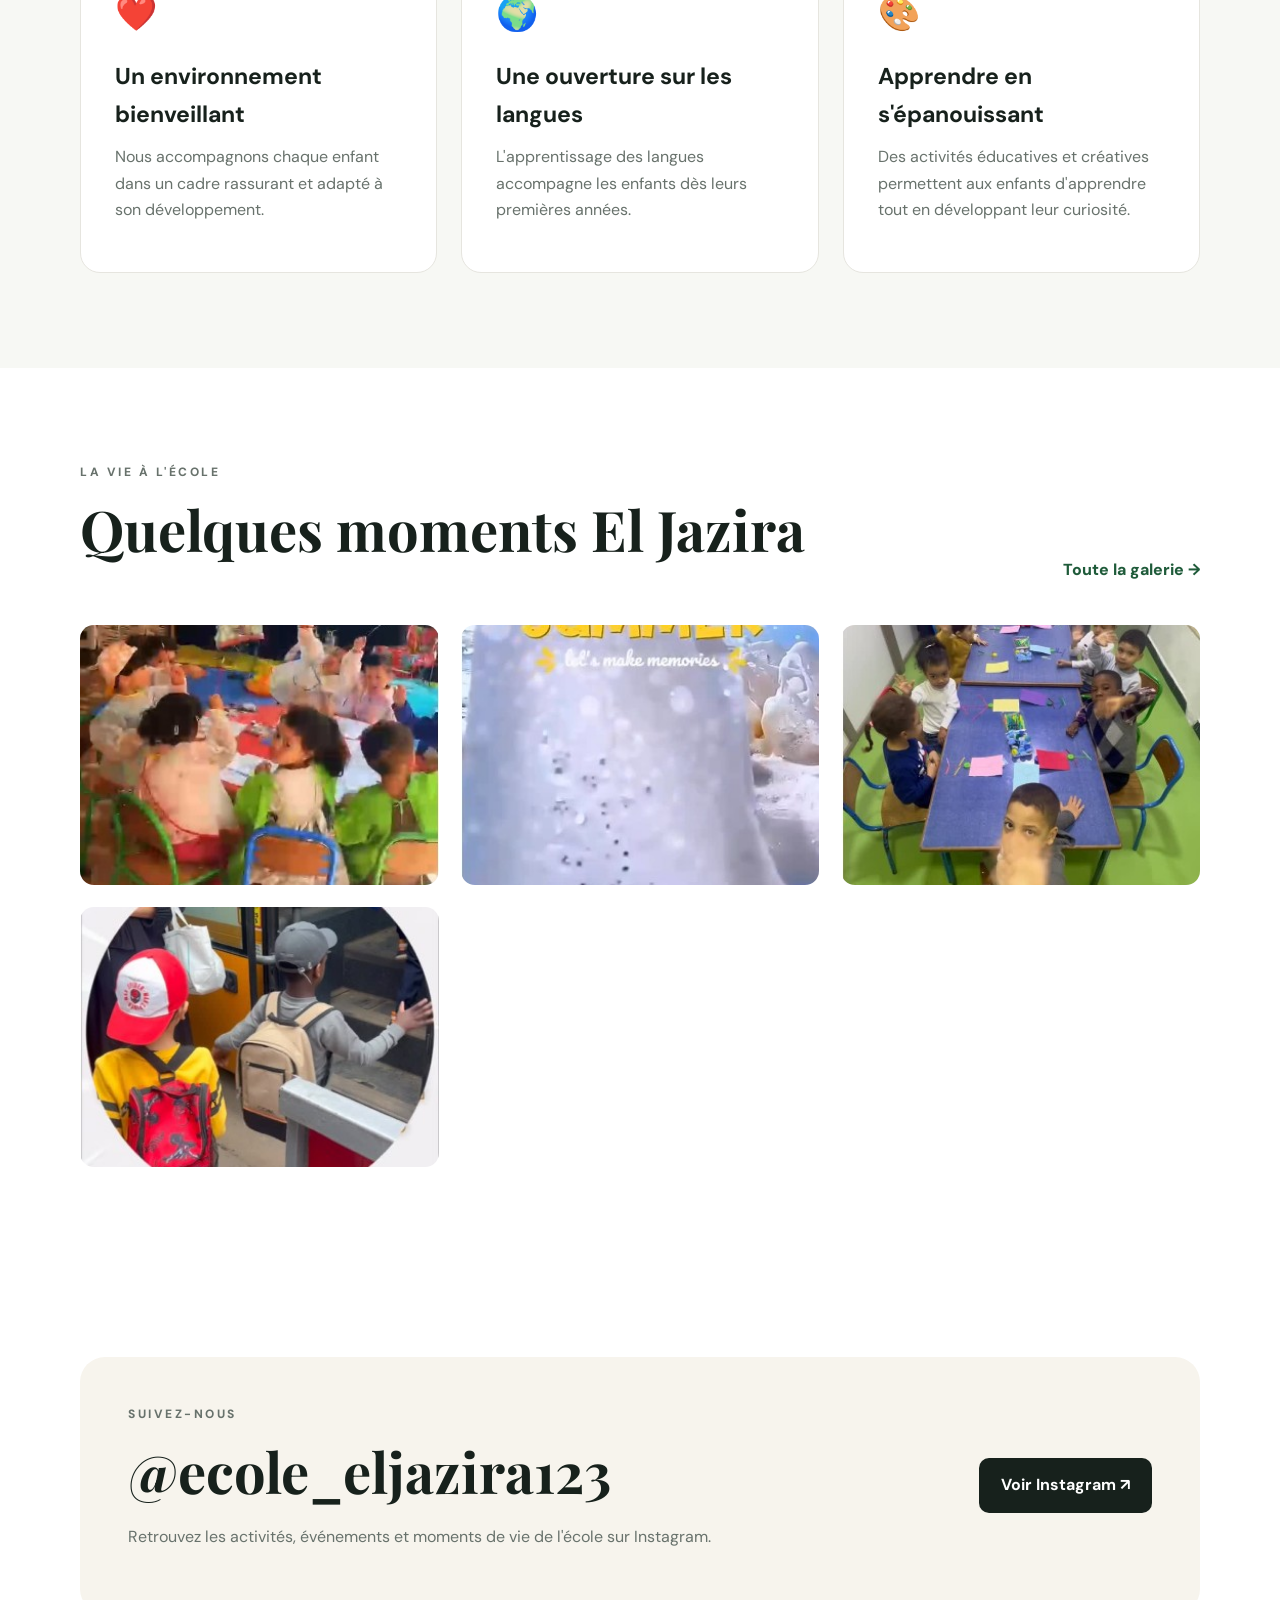
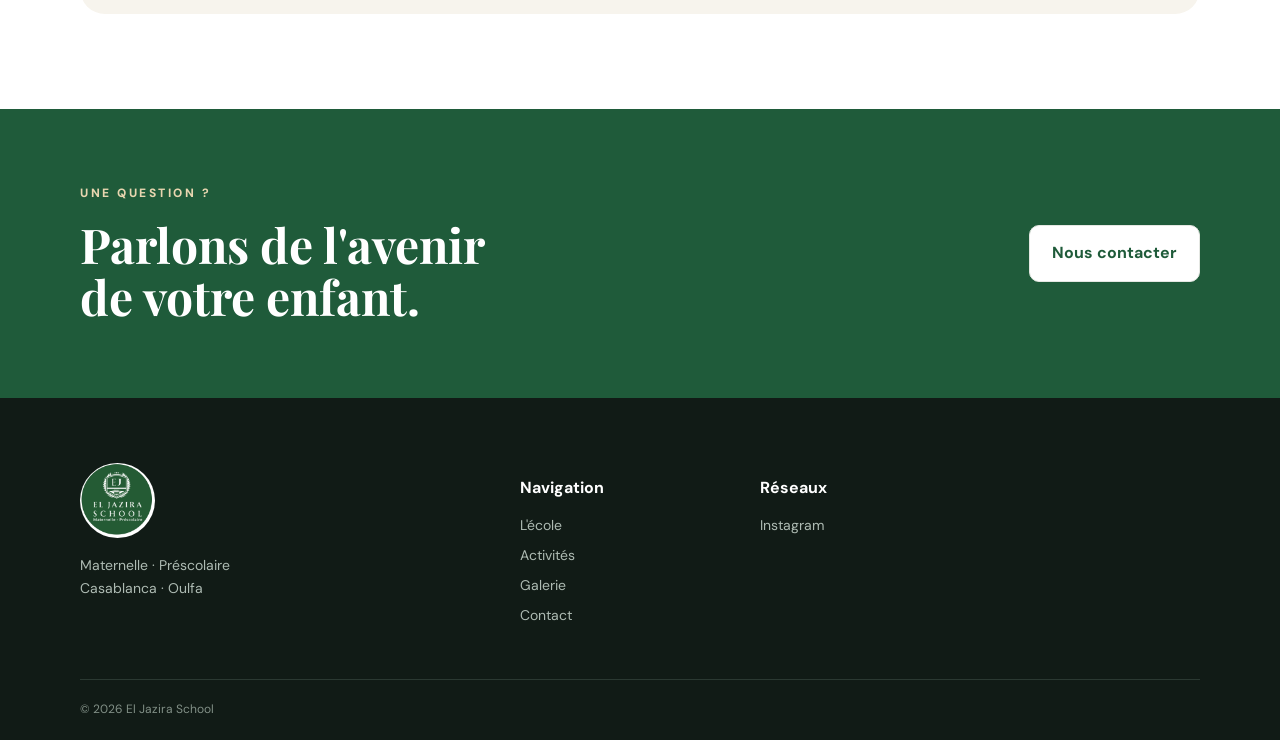
==== commit 176cc3be: "modif index" ====
--- a/index.html
+++ b/index.html
@@ -484,8 +484,8 @@
                         </h3>
 
                         <p>
-                            Une rubrique Montessori est présente
-                            sur les contenus publics de l'école.
+                            l'enfant apprend par lui-même grâce à une activité spontanée,
+                            l'expérimentation et le respect de son propre rythme.
                         </p>
 
                     </article>
--- a/css/style.css
+++ b/css/style.css
@@ -34,4 +34,111 @@
 
 .whatsapp-button:hover {
     transform: scale(1.1);
+}
+
+.gallery-section {
+    padding-top: 70px;
+    padding-bottom: 90px;
+}
+
+.gallery-grid {
+    display: grid;
+    grid-template-columns: repeat(3, 1fr);
+    gap: 22px;
+}
+
+.gallery-card {
+    position: relative;
+    width: 100%;
+    aspect-ratio: 4 / 3;
+    overflow: hidden;
+    border-radius: 18px;
+    background: #f3f3f3;
+}
+
+.gallery-card img {
+    width: 100%;
+    height: 100%;
+    display: block;
+    object-fit: cover;
+    transition: transform 0.4s ease;
+}
+
+.gallery-card:hover img {
+    transform: scale(1.04);
+}
+
+.gallery-video-card {
+    background: #111;
+}
+
+.gallery-video-card video {
+    width: 100%;
+    height: 100%;
+    display: block;
+    object-fit: cover;
+}
+
+.gallery-instagram {
+    max-width: 700px;
+    margin: 80px auto 0;
+    text-align: center;
+}
+
+.gallery-instagram h2 {
+    margin: 12px 0 16px;
+}
+
+.gallery-instagram > p:not(.eyebrow) {
+    line-height: 1.7;
+    margin-bottom: 28px;
+}
+
+.instagram-link {
+    display: inline-flex;
+    align-items: center;
+    justify-content: center;
+    padding: 14px 26px;
+    border-radius: 30px;
+    background: #111;
+    color: #fff;
+    text-decoration: none;
+    font-weight: 600;
+    transition: transform 0.2s ease, opacity 0.2s ease;
+}
+
+.instagram-link:hover {
+    transform: translateY(-2px);
+    opacity: 0.9;
+}
+
+@media (max-width: 900px) {
+
+    .gallery-grid {
+        grid-template-columns: repeat(2, 1fr);
+    }
+
+}
+
+@media (max-width: 600px) {
+
+    .gallery-section {
+        padding-top: 50px;
+        padding-bottom: 70px;
+    }
+
+    .gallery-grid {
+        grid-template-columns: 1fr;
+        gap: 16px;
+    }
+
+    .gallery-card {
+        aspect-ratio: 4 / 3;
+        border-radius: 14px;
+    }
+
+    .gallery-instagram {
+        margin-top: 60px;
+    }
+
 }
